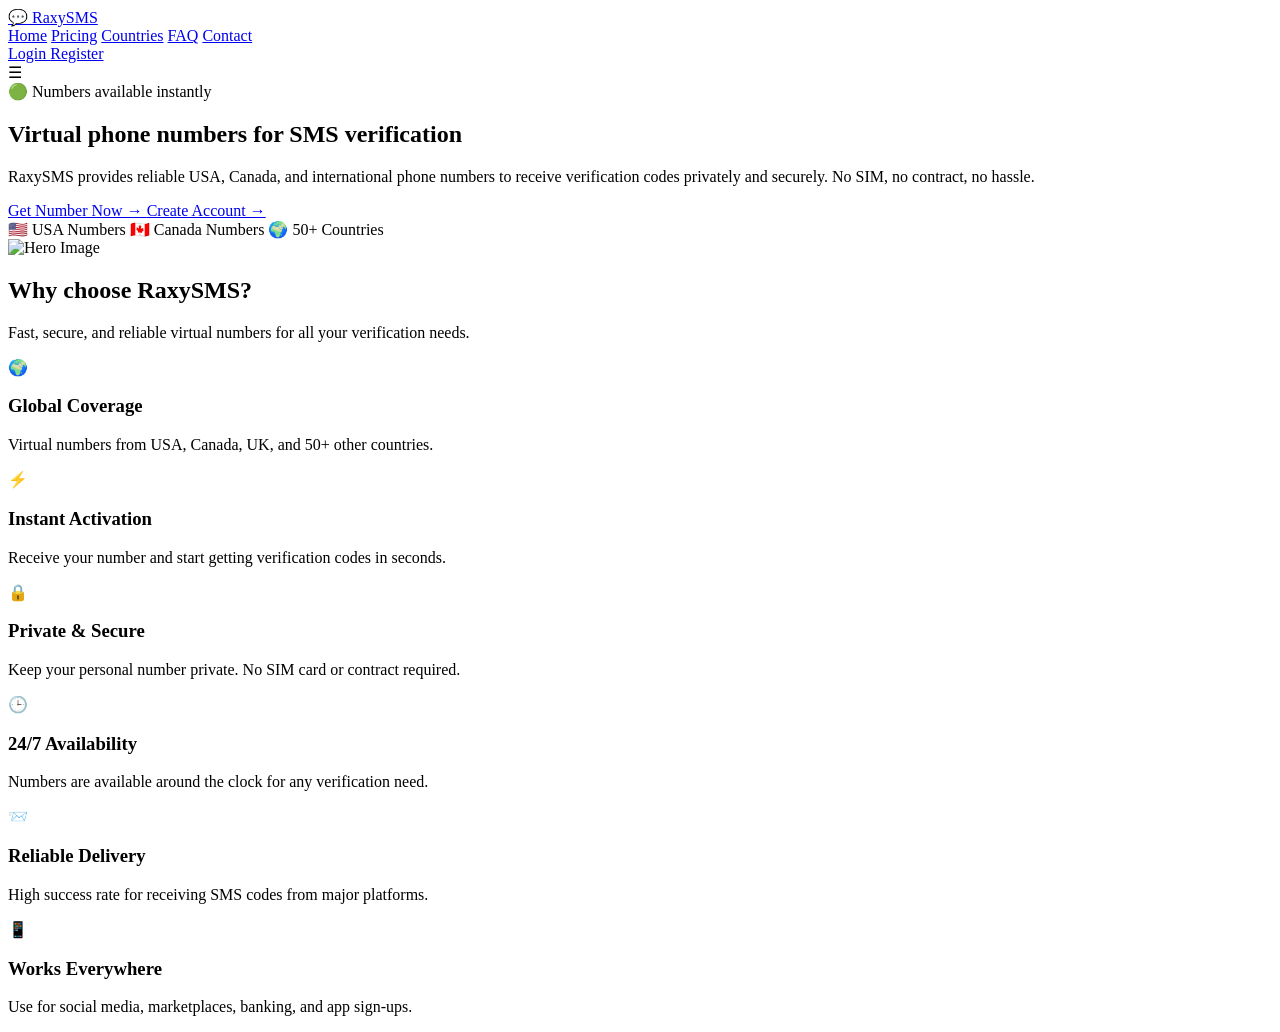
==== index.html @ 9a1867fa "Create index.html" ====
<!DOCTYPE html>
<html lang="en">
<head>

<meta charset="UTF-8">
<meta name="viewport" content="width=device-width, initial-scale=1.0">

<title>RaxySMS | Virtual Phone Numbers</title>

<link rel="preconnect" href="https://fonts.googleapis.com">
<link rel="preconnect" href="https://fonts.gstatic.com" crossorigin>

<link href="https://fonts.googleapis.com/css2?family=Poppins:wght@300;400;500;600;700;800&display=swap" rel="stylesheet">

<link rel="stylesheet" href="css/style.css">

</head>
<body>

<!-- ========================= -->
<!-- Navigation -->
<!-- ========================= -->

<header class="header">

<div class="container nav">

<a href="#" class="logo">
💬 <span>RaxySMS</span>
</a>

<nav class="navbar">

<a href="#">Home</a>
<a href="#">Pricing</a>
<a href="#">Countries</a>
<a href="#">FAQ</a>
<a href="#">Contact</a>

</nav>

<div class="auth-buttons">

<a href="login.html" class="login-btn">
Login
</a>

<a href="register.html" class="register-btn">
Register
</a>

</div>

<div class="menu-btn">

☰

</div>

</div>

</header>

<!-- ========================= -->
<!-- Hero -->
<!-- ========================= -->

<section class="hero">

<div class="container hero-container">

<div class="hero-left">

<div class="badge">

🟢 Numbers available instantly

</div>

<h1>

Virtual phone numbers
for SMS verification

</h1>

<p>

RaxySMS provides reliable USA, Canada, and international phone numbers to receive verification codes privately and securely. No SIM, no contract, no hassle.

</p>

<div class="hero-buttons">

<a href="#" class="primary-btn">

Get Number Now →

</a>

<a href="register.html" class="secondary-btn">

Create Account →

</a>

</div>

<div class="countries">

<span>🇺🇸 USA Numbers</span>

<span>🇨🇦 Canada Numbers</span>

<span>🌍 50+ Countries</span>

</div>

</div>

<div class="hero-right">

<img src="images/hero.png" alt="Hero Image">

</div>

</div>

</section>
  <!-- ===================================== -->
<!-- Why Choose RaxySMS -->
<!-- ===================================== -->

<section class="features">

<div class="container">

<div class="section-title">

<h2>Why choose RaxySMS?</h2>

<p>
Fast, secure, and reliable virtual numbers for all your verification needs.
</p>

</div>

<div class="feature-grid">

<div class="feature-card">

<div class="icon">🌍</div>

<h3>Global Coverage</h3>

<p>
Virtual numbers from USA, Canada, UK, and 50+ other countries.
</p>

</div>

<div class="feature-card">

<div class="icon">⚡</div>

<h3>Instant Activation</h3>

<p>
Receive your number and start getting verification codes in seconds.
</p>

</div>

<div class="feature-card">

<div class="icon">🔒</div>

<h3>Private & Secure</h3>

<p>
Keep your personal number private. No SIM card or contract required.
</p>

</div>

<div class="feature-card">

<div class="icon">🕒</div>

<h3>24/7 Availability</h3>

<p>
Numbers are available around the clock for any verification need.
</p>

</div>

<div class="feature-card">

<div class="icon">📨</div>

<h3>Reliable Delivery</h3>

<p>
High success rate for receiving SMS codes from major platforms.
</p>

</div>

<div class="feature-card">

<div class="icon">📱</div>

<h3>Works Everywhere</h3>

<p>
Use for social media, marketplaces, banking, and app sign-ups.
</p>

</div>

</div>

</div>

</section>

<script src="js/script.js"></script>

</body>
</html>
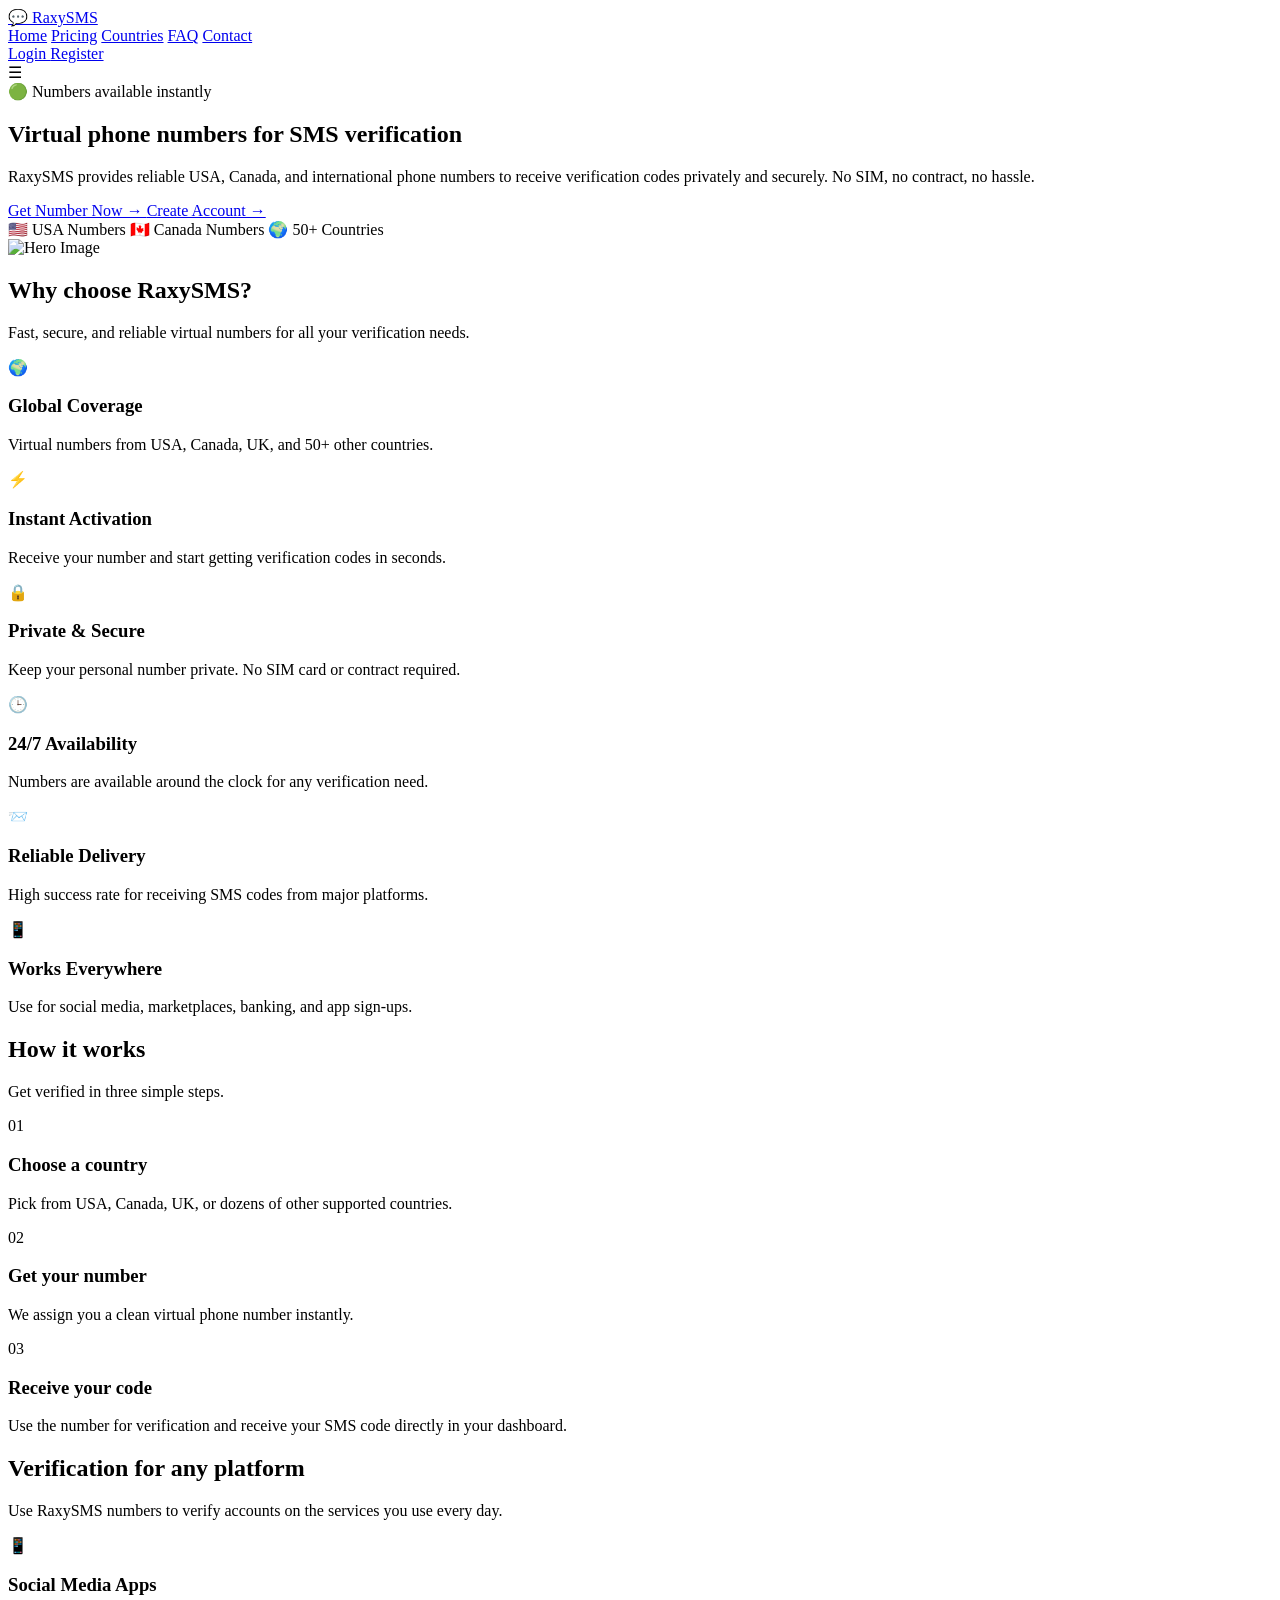
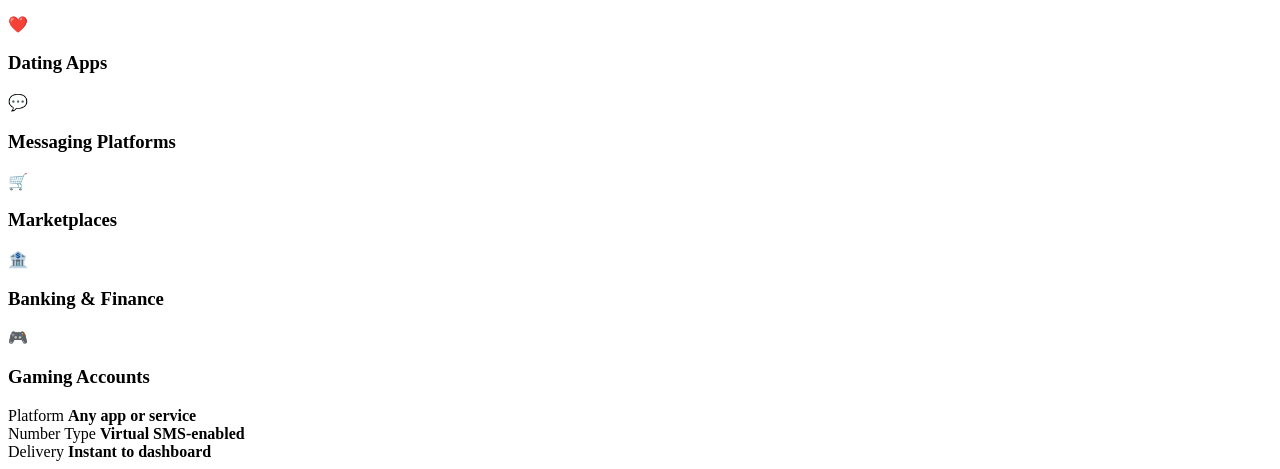
==== commit 73f5e7b9: "Update index.html" ====
--- a/index.html
+++ b/index.html
@@ -223,6 +223,162 @@
 
 </div>
 
+<!-- ===================================== -->
+<!-- How It Works -->
+<!-- ===================================== -->
+
+<section class="how-it-works">
+
+    <div class="container">
+
+        <div class="section-title">
+
+            <h2>How it works</h2>
+
+            <p>
+                Get verified in three simple steps.
+            </p>
+
+        </div>
+
+        <div class="steps">
+
+            <!-- Step 1 -->
+
+            <div class="step-card">
+
+                <div class="step-number">
+
+                    01
+
+                </div>
+
+                <h3>Choose a country</h3>
+
+                <p>
+                    Pick from USA, Canada, UK, or dozens of other supported countries.
+                </p>
+
+            </div>
+
+            <!-- Step 2 -->
+
+            <div class="step-card">
+
+                <div class="step-number">
+
+                    02
+
+                </div>
+
+                <h3>Get your number</h3>
+
+                <p>
+                    We assign you a clean virtual phone number instantly.
+                </p>
+
+            </div>
+
+            <!-- Step 3 -->
+
+            <div class="step-card">
+
+                <div class="step-number">
+
+                    03
+
+                </div>
+
+                <h3>Receive your code</h3>
+
+                <p>
+                    Use the number for verification and receive your SMS code directly in your dashboard.
+                </p>
+
+            </div>
+
+        </div>
+
+    </div>
+
+</section>
+  <!-- ===================================== -->
+<!-- Verification Platforms -->
+<!-- ===================================== -->
+
+<section class="platforms">
+
+    <div class="container">
+
+        <div class="section-title">
+
+            <h2>Verification for any platform</h2>
+
+            <p>
+                Use RaxySMS numbers to verify accounts on the services you use every day.
+            </p>
+
+        </div>
+
+        <div class="platform-wrapper">
+
+            <div class="platform-list">
+
+                <div class="platform-item">
+                    <span>📱</span>
+                    <h3>Social Media Apps</h3>
+                </div>
+
+                <div class="platform-item">
+                    <span>❤️</span>
+                    <h3>Dating Apps</h3>
+                </div>
+
+                <div class="platform-item">
+                    <span>💬</span>
+                    <h3>Messaging Platforms</h3>
+                </div>
+
+                <div class="platform-item">
+                    <span>🛒</span>
+                    <h3>Marketplaces</h3>
+                </div>
+
+                <div class="platform-item">
+                    <span>🏦</span>
+                    <h3>Banking & Finance</h3>
+                </div>
+
+                <div class="platform-item">
+                    <span>🎮</span>
+                    <h3>Gaming Accounts</h3>
+                </div>
+
+            </div>
+
+            <div class="platform-card">
+
+                <div class="info-row">
+                    <span>Platform</span>
+                    <strong>Any app or service</strong>
+                </div>
+
+                <div class="info-row">
+                    <span>Number Type</span>
+                    <strong>Virtual SMS-enabled</strong>
+                </div>
+
+                <div class="info-row">
+                    <span>Delivery</span>
+                    <strong>Instant to dashboard</strong>
+                </div>
+
+            </div>
+
+        </div>
+
+    </div>
+
 </section>
 
 <script src="js/script.js"></script>
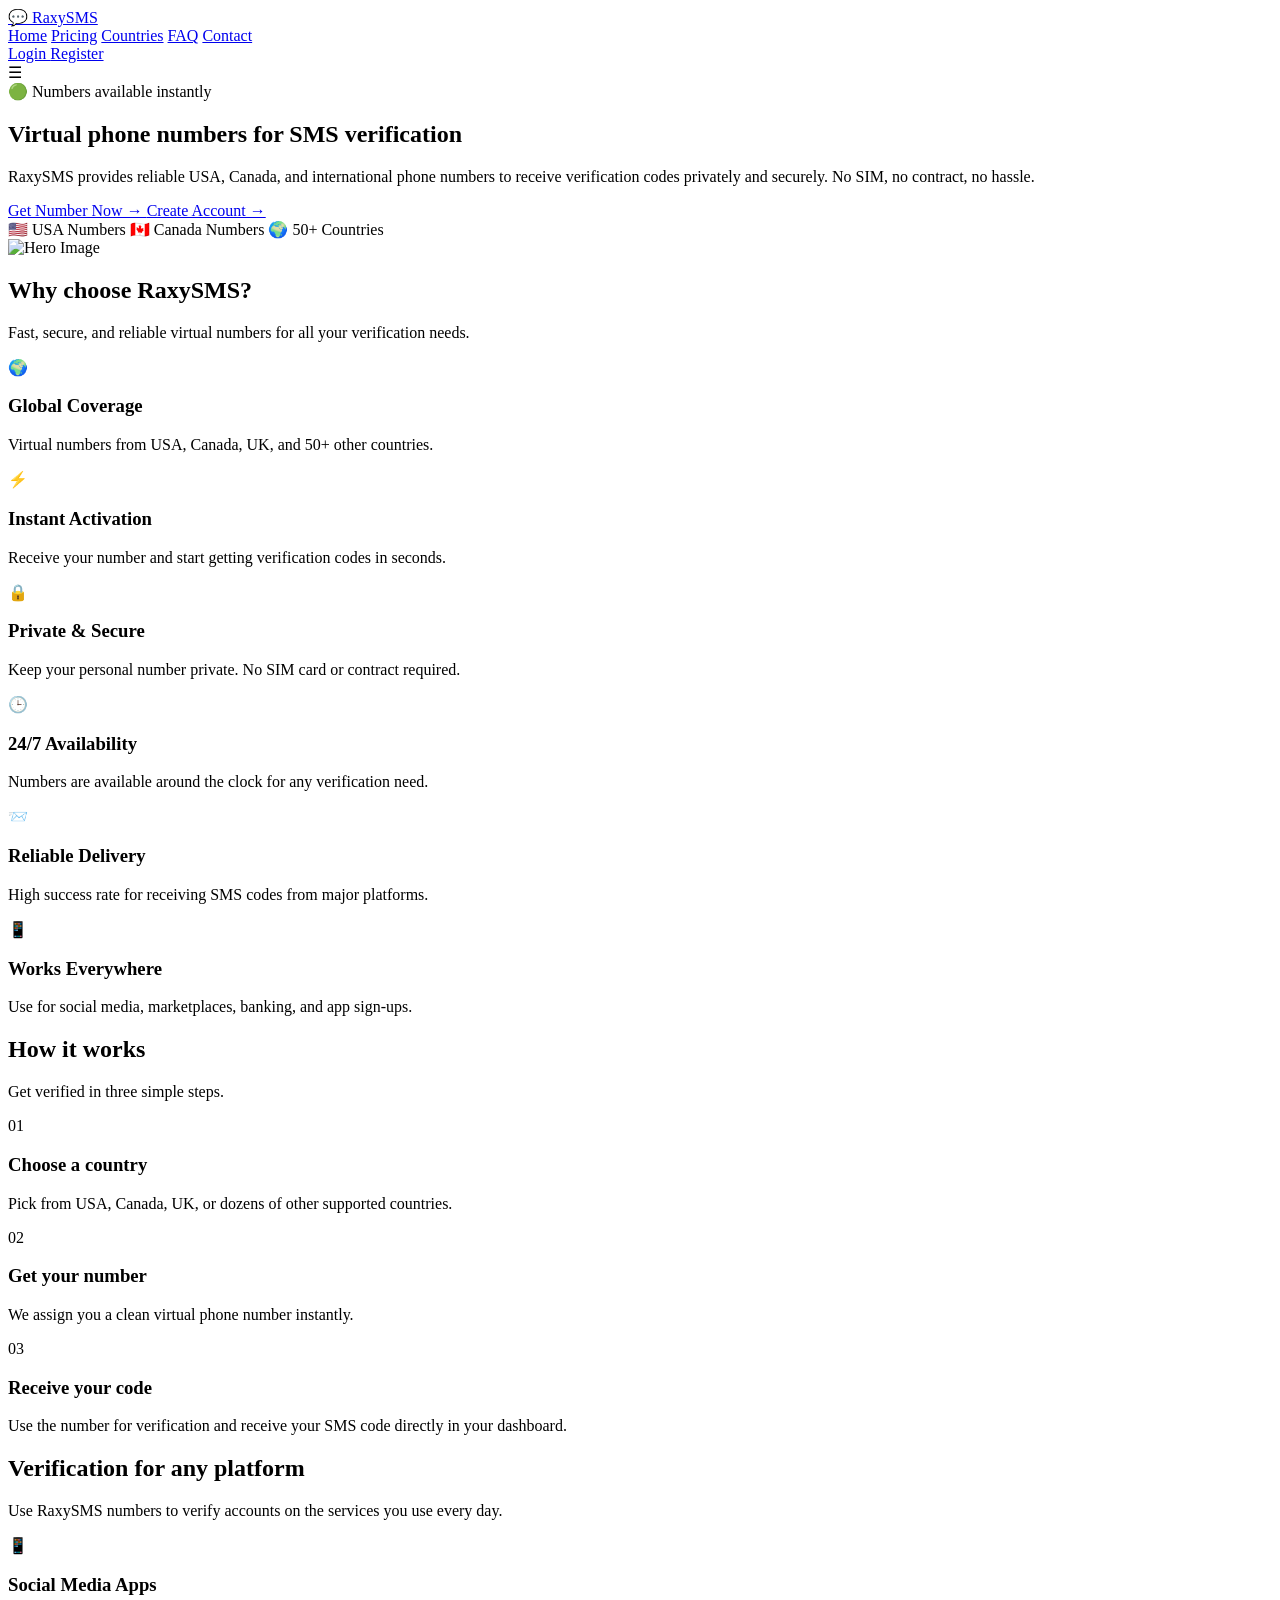
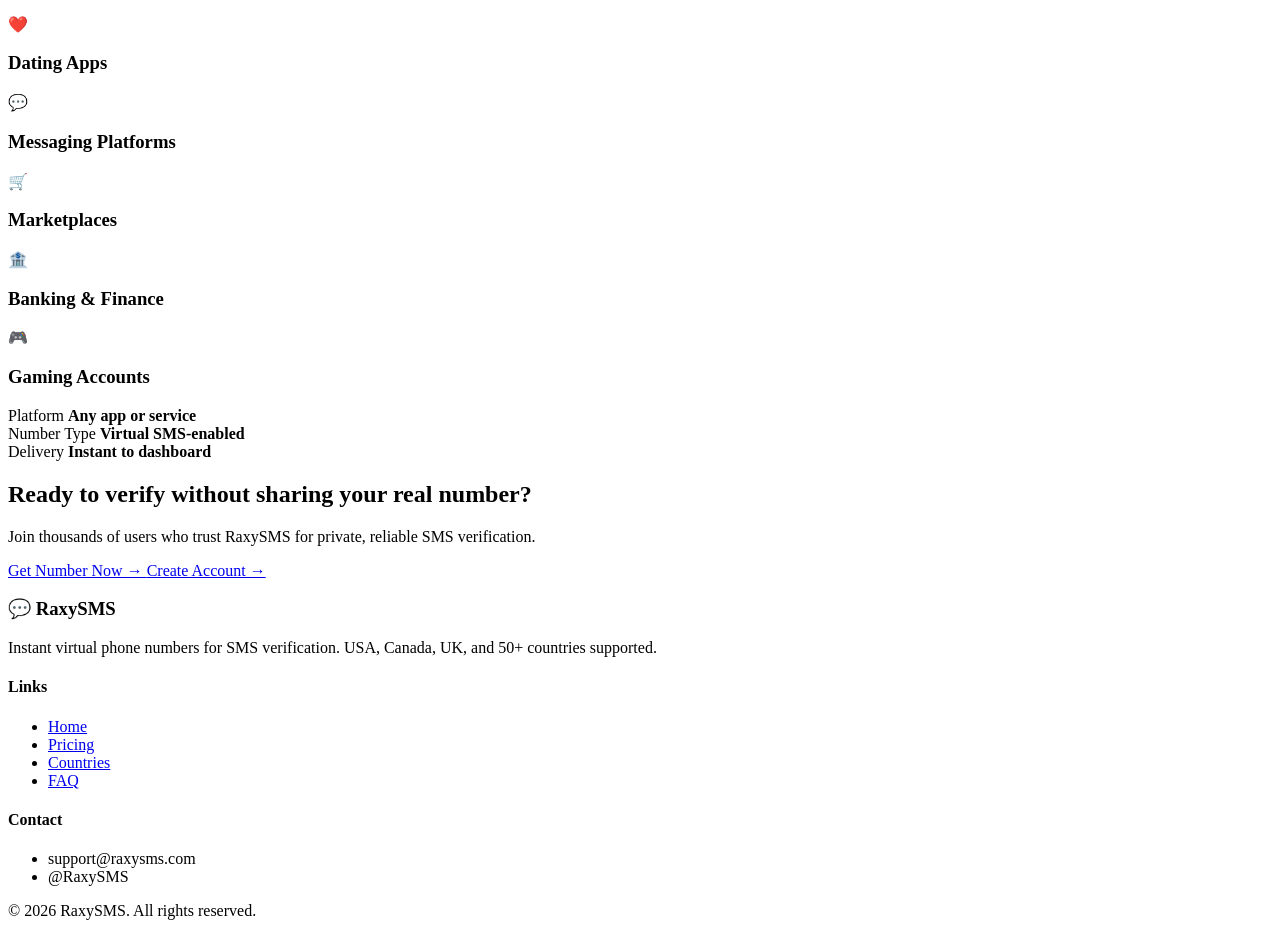
==== commit 842da304: "Update index.html" ====
--- a/index.html
+++ b/index.html
@@ -221,11 +221,10 @@
 
 </div>
 
-</div>
+</section>
 
 <!-- ===================================== -->
 <!-- How It Works -->
-<!-- ===================================== -->
 
 <section class="how-it-works">
 
@@ -380,6 +379,110 @@
     </div>
 
 </section>
+  <!-- ===================================== -->
+<!-- Call To Action -->
+<!-- ===================================== -->
+
+<section class="cta">
+
+    <div class="container">
+
+        <div class="cta-box">
+
+            <h2>Ready to verify without sharing your real number?</h2>
+
+            <p>
+                Join thousands of users who trust RaxySMS for private, reliable SMS verification.
+            </p>
+
+            <div class="cta-buttons">
+
+                <a href="#" class="primary-btn">
+                    Get Number Now →
+                </a>
+
+                <a href="register.html" class="secondary-btn">
+                    Create Account →
+                </a>
+
+            </div>
+
+        </div>
+
+    </div>
+
+</section>
+
+<!-- ===================================== -->
+<!-- Footer -->
+<!-- ===================================== -->
+
+<footer class="footer">
+
+    <div class="container">
+
+        <div class="footer-grid">
+
+            <!-- Company -->
+
+            <div class="footer-column">
+
+                <h3>💬 RaxySMS</h3>
+
+                <p>
+                    Instant virtual phone numbers for SMS verification.
+                    USA, Canada, UK, and 50+ countries supported.
+                </p>
+
+            </div>
+
+            <!-- Links -->
+
+            <div class="footer-column">
+
+                <h4>Links</h4>
+
+                <ul>
+
+                    <li><a href="#">Home</a></li>
+
+                    <li><a href="#">Pricing</a></li>
+
+                    <li><a href="#">Countries</a></li>
+
+                    <li><a href="#">FAQ</a></li>
+
+                </ul>
+
+            </div>
+
+            <!-- Contact -->
+
+            <div class="footer-column">
+
+                <h4>Contact</h4>
+
+                <ul>
+
+                    <li>support@raxysms.com</li>
+
+                    <li>@RaxySMS</li>
+
+                </ul>
+
+            </div>
+
+        </div>
+
+        <div class="footer-bottom">
+
+            © 2026 RaxySMS. All rights reserved.
+
+        </div>
+
+    </div>
+
+</footer>
 
 <script src="js/script.js"></script>
 
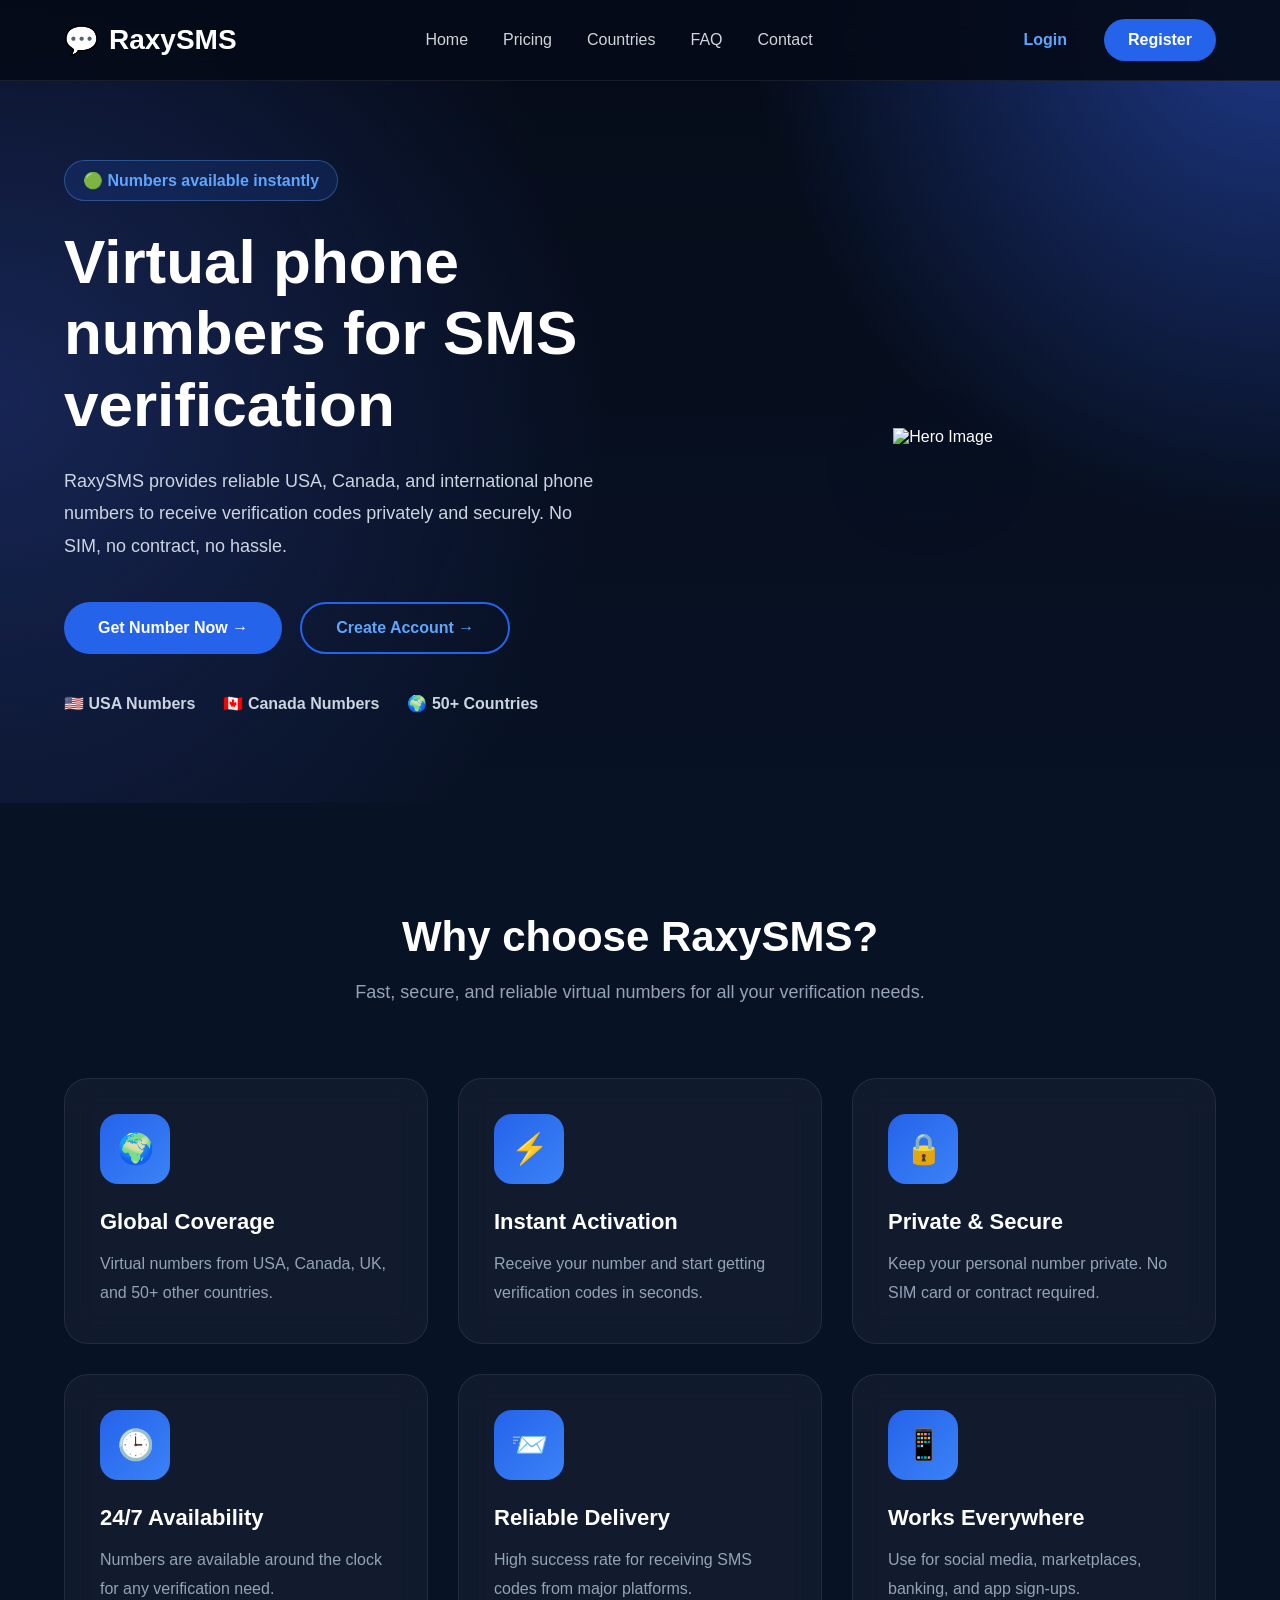
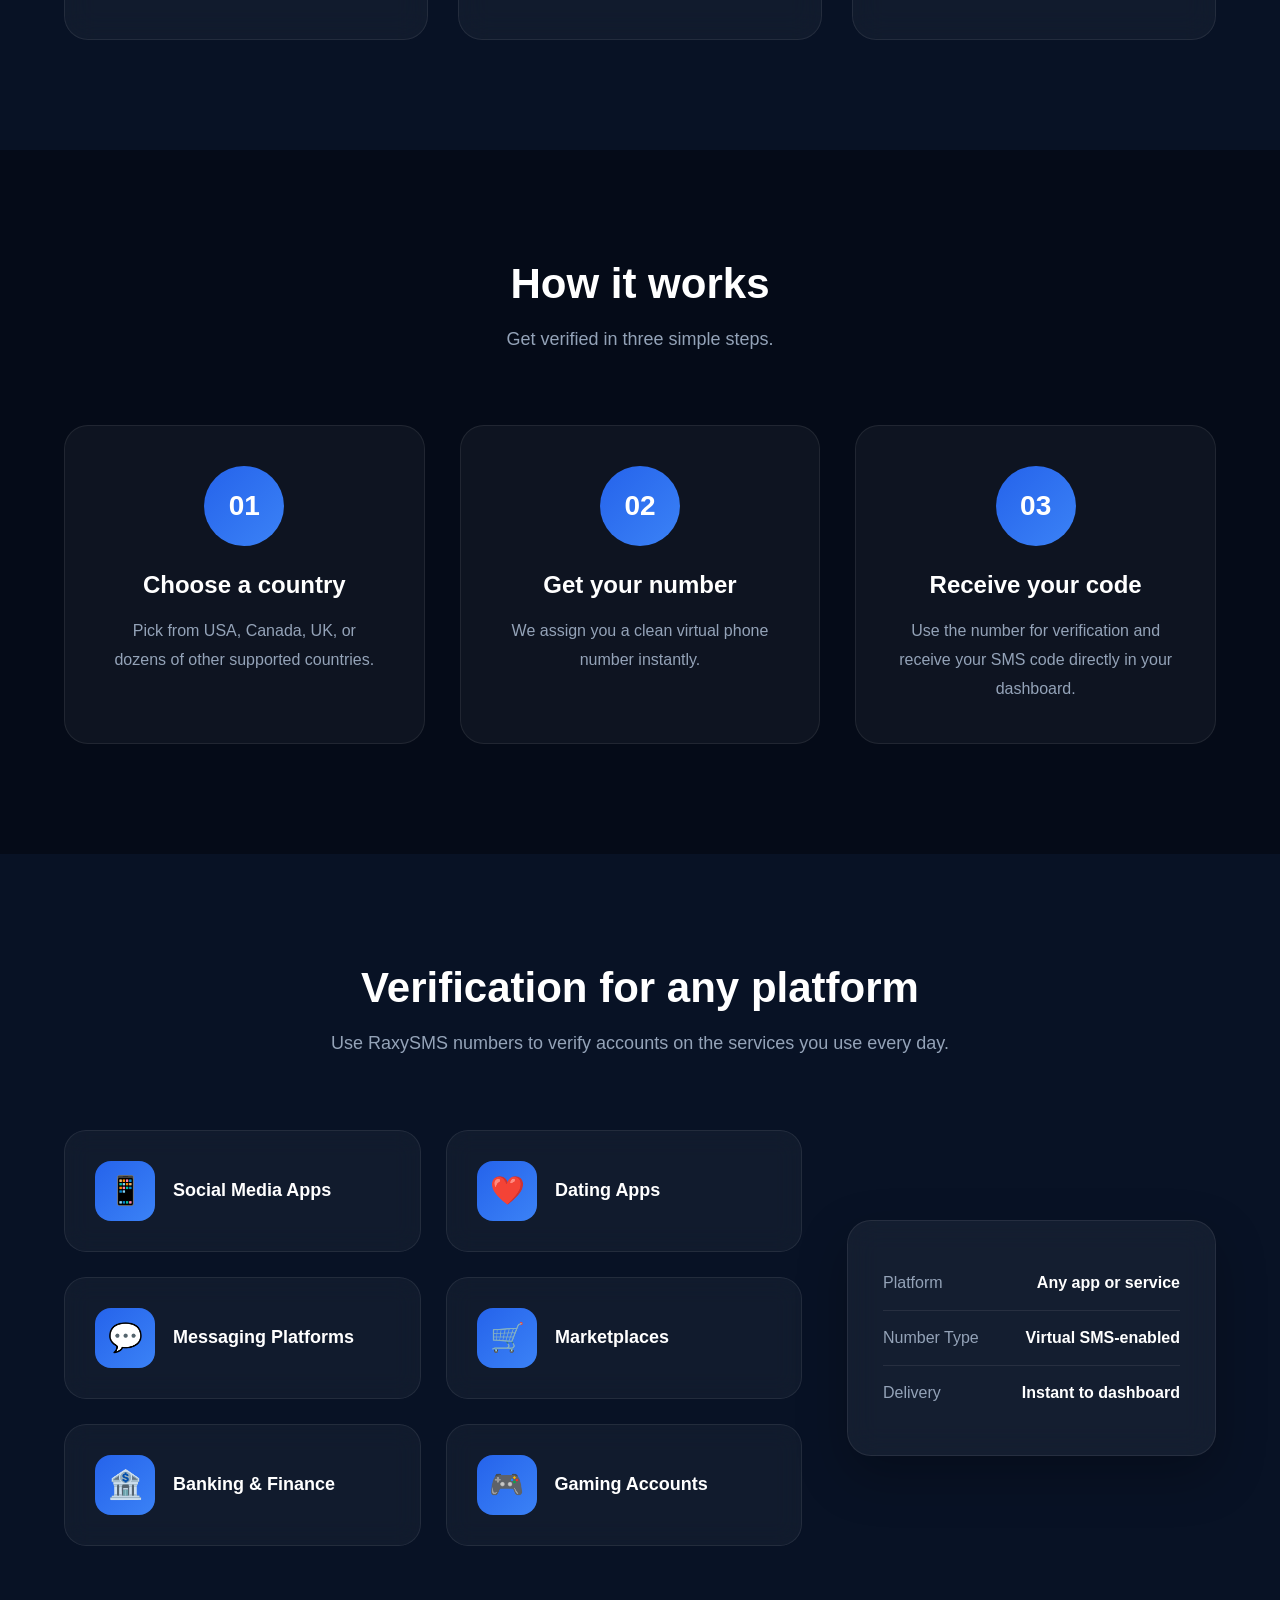
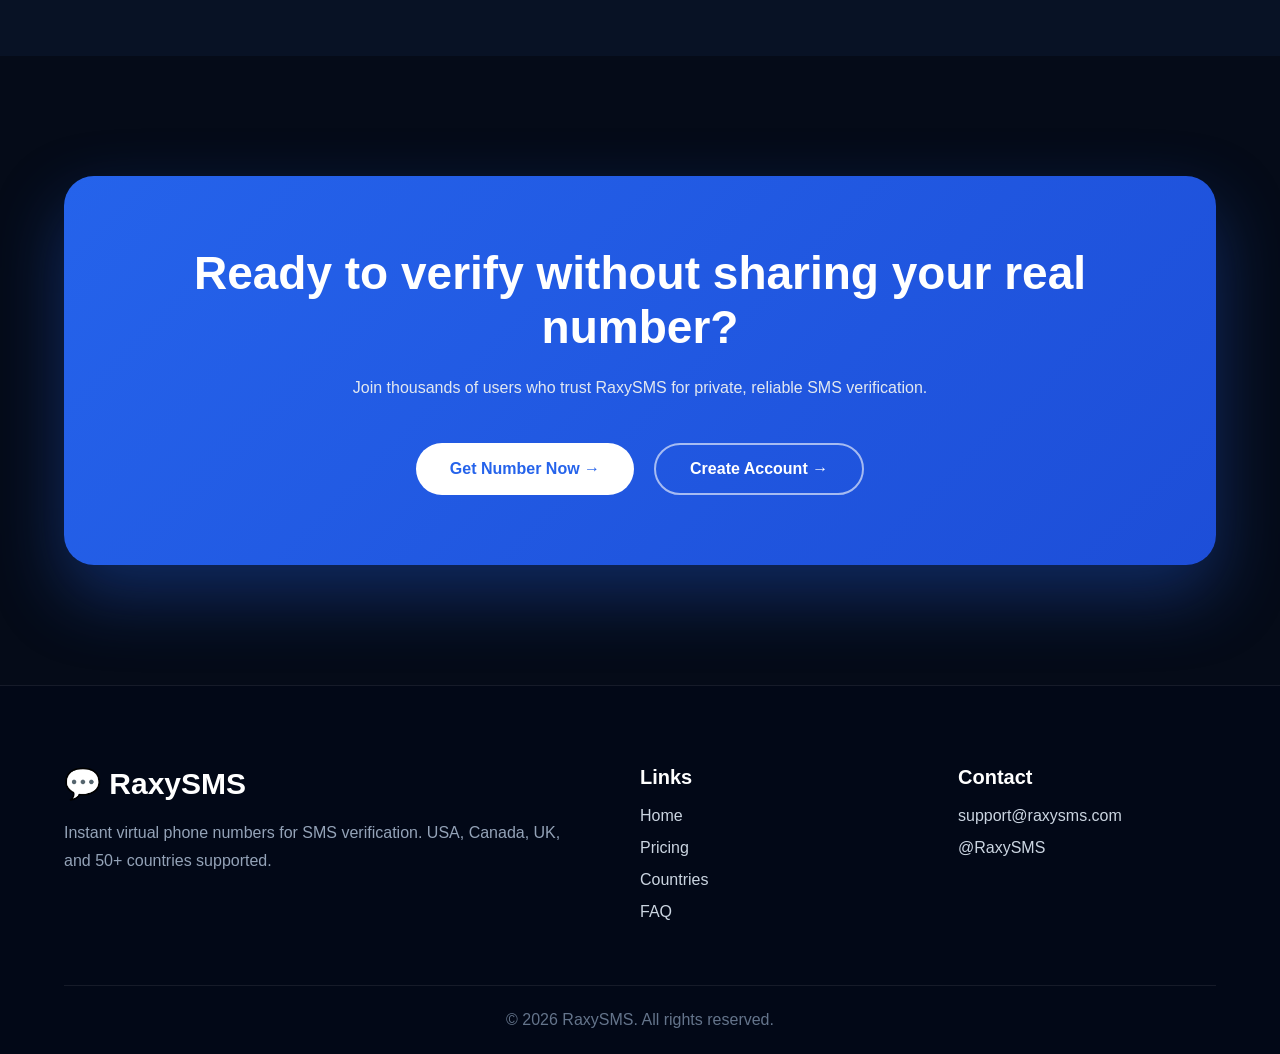
==== commit 23333244: "Update index.html" ====
--- a/index.html
+++ b/index.html
@@ -12,7 +12,7 @@
 
 <link href="https://fonts.googleapis.com/css2?family=Poppins:wght@300;400;500;600;700;800&display=swap" rel="stylesheet">
 
-<link rel="stylesheet" href="css/style.css">
+<link rel="stylesheet" href="style.css">
 
 </head>
 <body>
@@ -474,7 +474,7 @@
 
         </div>
 
-        <div class="footer-bottom">
+             <div class="footer-bottom">
 
             © 2026 RaxySMS. All rights reserved.
 
@@ -484,7 +484,7 @@
 
 </footer>
 
-<script src="js/script.js"></script>
+<script src="script.js"></script>
 
 </body>
 </html>
--- a/style.css
+++ b/style.css
@@ -0,0 +1,804 @@
+/* =======================================
+   RaxySMS Website
+   Part 1/4 - Global, Navigation & Hero
+======================================= */
+
+*{
+    margin:0;
+    padding:0;
+    box-sizing:border-box;
+}
+
+html{
+    scroll-behavior:smooth;
+}
+
+body{
+    font-family:'Poppins',sans-serif;
+    background:#050B18;
+    color:#ffffff;
+    overflow-x:hidden;
+}
+
+/* Container */
+
+.container{
+    width:90%;
+    max-width:1200px;
+    margin:auto;
+}
+
+/* ==========================
+   Header
+========================== */
+
+.header{
+    position:fixed;
+    top:0;
+    left:0;
+    width:100%;
+    background:rgba(5,11,24,.90);
+    backdrop-filter:blur(15px);
+    border-bottom:1px solid rgba(255,255,255,.08);
+    z-index:1000;
+}
+
+.nav{
+    display:flex;
+    align-items:center;
+    justify-content:space-between;
+    height:80px;
+}
+
+.logo{
+    display:flex;
+    align-items:center;
+    gap:10px;
+    text-decoration:none;
+    color:#60A5FA;
+    font-size:28px;
+    font-weight:700;
+}
+
+.logo span{
+    color:#ffffff;
+}
+
+.navbar{
+    display:flex;
+    gap:35px;
+}
+
+.navbar a{
+    text-decoration:none;
+    color:#d1d5db;
+    font-weight:500;
+    transition:.3s;
+}
+
+.navbar a:hover{
+    color:#60A5FA;
+}
+
+.auth-buttons{
+    display:flex;
+    gap:15px;
+}
+
+.login-btn{
+    text-decoration:none;
+    color:#60A5FA;
+    font-weight:600;
+    padding:12px 22px;
+}
+
+.register-btn{
+    text-decoration:none;
+    background:#2563EB;
+    color:#fff;
+    padding:12px 24px;
+    border-radius:50px;
+    font-weight:600;
+    transition:.3s;
+}
+
+.register-btn:hover{
+    background:#1D4ED8;
+    transform:translateY(-3px);
+    box-shadow:0 15px 35px rgba(37,99,235,.35);
+}
+
+.menu-btn{
+    display:none;
+    font-size:30px;
+    color:#fff;
+    cursor:pointer;
+}
+
+/* ==========================
+Hero
+========================== */
+
+.hero{
+    padding:160px 0 90px;
+    background:
+        radial-gradient(circle at top right,#1E3A8A 0%,transparent 35%),
+        radial-gradient(circle at left,#172554 0%,transparent 45%),
+        linear-gradient(180deg,#050B18 0%,#081225 100%);
+}
+
+.hero-container{
+    display:flex;
+    align-items:center;
+    justify-content:space-between;
+    gap:60px;
+}
+
+.hero-left{
+    flex:1;
+}
+
+.badge{
+    display:inline-block;
+    background:rgba(37,99,235,.15);
+    color:#60A5FA;
+    border:1px solid rgba(96,165,250,.35);
+    padding:10px 18px;
+    border-radius:999px;
+    font-weight:600;
+    margin-bottom:25px;
+}
+
+.hero h1{
+    font-size:62px;
+    line-height:1.15;
+    color:#ffffff;
+    margin-bottom:25px;
+    font-weight:800;
+}
+
+.hero p{
+    font-size:18px;
+    color:#CBD5E1;
+    line-height:1.8;
+    max-width:560px;
+}
+
+.hero-buttons{
+    display:flex;
+    gap:18px;
+    margin-top:40px;
+}
+
+.primary-btn{
+    background:#2563EB;
+    color:#fff;
+    text-decoration:none;
+    padding:17px 34px;
+    border-radius:50px;
+    font-weight:600;
+    transition:.3s;
+}
+
+.primary-btn:hover{
+    background:#1D4ED8;
+    transform:translateY(-3px);
+    box-shadow:0 15px 35px rgba(37,99,235,.35);
+}
+
+.secondary-btn{
+    background:transparent;
+    border:2px solid #2563EB;
+    color:#60A5FA;
+    text-decoration:none;
+    padding:15px 34px;
+    border-radius:50px;
+    font-weight:600;
+    transition:.3s;
+}
+
+.secondary-btn:hover{
+    background:#2563EB;
+    color:#fff;
+}
+
+.countries{
+    display:flex;
+    gap:28px;
+    margin-top:40px;
+    flex-wrap:wrap;
+    font-weight:600;
+    color:#CBD5E1;
+}
+
+.hero-right{
+    flex:1;
+    text-align:center;
+}
+
+.hero-right img{
+    width:100%;
+    max-width:520px;
+    animation:float 4s ease-in-out infinite;
+    filter:drop-shadow(0 35px 45px rgba(37,99,235,.30));
+}
+
+@keyframes float{
+    0%{transform:translateY(0);}
+    50%{transform:translateY(-15px);}
+    100%{transform:translateY(0);}
+}
+
+/* ==========================
+Responsive
+========================== */
+
+@media(max-width:992px){
+
+.navbar,
+.auth-buttons{
+    display:none;
+}
+
+.menu-btn{
+    display:block;
+}
+
+.hero-container{
+    flex-direction:column;
+    text-align:center;
+}
+
+.hero h1{
+    font-size:46px;
+}
+
+.hero p{
+    margin:auto;
+}
+
+.hero-buttons{
+    justify-content:center;
+    flex-wrap:wrap;
+}
+
+.countries{
+    justify-content:center;
+}
+
+.hero-right{
+    margin-top:50px;
+}
+
+}
+
+@media(max-width:600px){
+
+.hero{
+    padding-top:130px;
+}
+
+.hero h1{
+    font-size:36px;
+}
+
+.hero p{
+    font-size:16px;
+}
+
+.primary-btn,
+.secondary-btn{
+    width:100%;
+    text-align:center;
+}
+
+.hero-buttons{
+    flex-direction:column;
+}
+
+.logo{
+    font-size:24px;
+}
+
+}
+/* =======================================
+   RaxySMS Website
+   Part 2/4 - Why Choose & How It Works
+======================================= */
+
+/* ==========================
+   WHY CHOOSE
+========================== */
+
+.features{
+    padding:110px 0;
+    background:#081225;
+}
+
+.section-title{
+    text-align:center;
+    margin-bottom:70px;
+}
+
+.section-title h2{
+    font-size:42px;
+    color:#ffffff;
+    margin-bottom:15px;
+    font-weight:700;
+}
+
+.section-title p{
+    color:#94A3B8;
+    font-size:18px;
+    max-width:700px;
+    margin:auto;
+    line-height:1.8;
+}
+
+.feature-grid{
+    display:grid;
+    grid-template-columns:repeat(3,1fr);
+    gap:30px;
+}
+
+.feature-card{
+    background:rgba(255,255,255,.04);
+    border:1px solid rgba(255,255,255,.08);
+    border-radius:24px;
+    padding:35px;
+    backdrop-filter:blur(15px);
+    transition:.35s;
+}
+
+.feature-card:hover{
+    transform:translateY(-10px);
+    border-color:#2563EB;
+    box-shadow:0 25px 60px rgba(37,99,235,.18);
+}
+
+.icon{
+    width:70px;
+    height:70px;
+    border-radius:18px;
+    background:linear-gradient(135deg,#2563EB,#3B82F6);
+    color:#fff;
+    display:flex;
+    align-items:center;
+    justify-content:center;
+    font-size:30px;
+    margin-bottom:25px;
+}
+
+.feature-card h3{
+    color:#ffffff;
+    margin-bottom:15px;
+    font-size:22px;
+}
+
+.feature-card p{
+    color:#94A3B8;
+    line-height:1.8;
+}
+
+@media(max-width:992px){
+
+.feature-grid{
+    grid-template-columns:repeat(2,1fr);
+}
+
+}
+
+@media(max-width:600px){
+
+.feature-grid{
+    grid-template-columns:1fr;
+}
+
+.section-title h2{
+    font-size:34px;
+}
+
+}
+
+/* ==========================
+   HOW IT WORKS
+========================== */
+
+.how-it-works{
+    padding:110px 0;
+    background:#050B18;
+}
+
+.steps{
+    display:grid;
+    grid-template-columns:repeat(3,1fr);
+    gap:35px;
+    margin-top:70px;
+}
+
+.step-card{
+    background:rgba(255,255,255,.04);
+    border:1px solid rgba(255,255,255,.08);
+    border-radius:24px;
+    padding:40px;
+    text-align:center;
+    transition:.35s;
+}
+
+.step-card:hover{
+    transform:translateY(-12px);
+    border-color:#2563EB;
+    box-shadow:0 20px 45px rgba(37,99,235,.20);
+}
+
+.step-number{
+    width:80px;
+    height:80px;
+    margin:auto;
+    margin-bottom:25px;
+    border-radius:50%;
+    background:linear-gradient(135deg,#2563EB,#3B82F6);
+    color:#fff;
+    display:flex;
+    align-items:center;
+    justify-content:center;
+    font-size:28px;
+    font-weight:700;
+}
+
+.step-card h3{
+    font-size:24px;
+    color:#ffffff;
+    margin-bottom:18px;
+}
+
+.step-card p{
+    color:#94A3B8;
+    line-height:1.8;
+    font-size:16px;
+}
+
+@media(max-width:992px){
+
+.steps{
+    grid-template-columns:1fr;
+}
+
+}
+/* =======================================
+   RaxySMS Website
+   Part 3/4 - Platforms & CTA
+======================================= */
+
+/* ==========================
+   PLATFORMS
+========================== */
+
+.platforms{
+    padding:110px 0;
+    background:#081225;
+}
+
+.platform-wrapper{
+    display:grid;
+    grid-template-columns:2fr 1fr;
+    gap:45px;
+    align-items:center;
+}
+
+.platform-list{
+    display:grid;
+    grid-template-columns:repeat(2,1fr);
+    gap:25px;
+}
+
+.platform-item{
+    background:rgba(255,255,255,.04);
+    border:1px solid rgba(255,255,255,.08);
+    border-radius:22px;
+    padding:30px;
+    display:flex;
+    align-items:center;
+    gap:18px;
+    transition:.35s;
+    backdrop-filter:blur(12px);
+}
+
+.platform-item:hover{
+    transform:translateY(-8px);
+    border-color:#2563EB;
+    box-shadow:0 20px 45px rgba(37,99,235,.18);
+}
+
+.platform-item span{
+    width:60px;
+    height:60px;
+    border-radius:16px;
+    background:linear-gradient(135deg,#2563EB,#3B82F6);
+    color:#fff;
+    display:flex;
+    align-items:center;
+    justify-content:center;
+    font-size:28px;
+}
+
+.platform-item h3{
+    font-size:18px;
+    color:#ffffff;
+}
+
+.platform-card{
+    background:rgba(255,255,255,.05);
+    border:1px solid rgba(255,255,255,.08);
+    border-radius:24px;
+    padding:35px;
+    backdrop-filter:blur(15px);
+    box-shadow:0 20px 50px rgba(0,0,0,.25);
+}
+
+.platform-card h3{
+    color:#ffffff;
+    margin-bottom:25px;
+    font-size:24px;
+}
+
+.info-row{
+    display:flex;
+    justify-content:space-between;
+    align-items:center;
+    padding:18px 0;
+    border-bottom:1px solid rgba(255,255,255,.08);
+}
+
+.info-row:last-child{
+    border-bottom:none;
+}
+
+.info-row span{
+    color:#94A3B8;
+}
+
+.info-row strong{
+    color:#ffffff;
+}
+
+@media(max-width:992px){
+
+.platform-wrapper{
+    grid-template-columns:1fr;
+}
+
+.platform-list{
+    grid-template-columns:1fr;
+}
+
+}
+
+/* ==========================
+   CTA
+========================== */
+
+.cta{
+    padding:120px 0;
+    background:#050B18;
+}
+
+.cta-box{
+    background:linear-gradient(135deg,#2563EB,#1D4ED8);
+    border-radius:30px;
+    padding:70px 40px;
+    text-align:center;
+    color:#ffffff;
+    box-shadow:0 30px 70px rgba(37,99,235,.35);
+}
+
+.cta-box h2{
+    font-size:46px;
+    margin-bottom:20px;
+}
+
+.cta-box p{
+    max-width:700px;
+    margin:0 auto;
+    color:#E2E8F0;
+    line-height:1.8;
+}
+
+.cta-buttons{
+    margin-top:40px;
+    display:flex;
+    justify-content:center;
+    gap:20px;
+    flex-wrap:wrap;
+}
+
+.cta .primary-btn{
+    background:#ffffff;
+    color:#2563EB;
+}
+
+.cta .primary-btn:hover{
+    background:#F8FAFC;
+}
+
+.cta .secondary-btn{
+    background:transparent;
+    color:#ffffff;
+    border:2px solid rgba(255,255,255,.6);
+}
+
+.cta .secondary-btn:hover{
+    background:#ffffff;
+    color:#2563EB;
+}
+
+@media(max-width:992px){
+
+.cta-box h2{
+    font-size:34px;
+}
+
+}
+/* =======================================
+   RaxySMS Website
+   Part 4/4 - Footer & Mobile Navigation
+======================================= */
+
+/* ==========================
+   FOOTER
+========================== */
+
+.footer{
+    background:#020817;
+    color:#CBD5E1;
+    padding:80px 0 25px;
+    border-top:1px solid rgba(255,255,255,.08);
+}
+
+.footer-grid{
+    display:grid;
+    grid-template-columns:2fr 1fr 1fr;
+    gap:60px;
+}
+
+.footer-column h3{
+    color:#ffffff;
+    font-size:30px;
+    margin-bottom:18px;
+}
+
+.footer-column h4{
+    color:#ffffff;
+    margin-bottom:18px;
+    font-size:20px;
+}
+
+.footer-column p{
+    color:#94A3B8;
+    line-height:1.8;
+}
+
+.footer-column ul{
+    list-style:none;
+}
+
+.footer-column li{
+    margin-bottom:14px;
+}
+
+.footer-column a{
+    color:#CBD5E1;
+    text-decoration:none;
+    transition:.3s;
+}
+
+.footer-column a:hover{
+    color:#60A5FA;
+    padding-left:4px;
+}
+
+.footer-bottom{
+    margin-top:50px;
+    padding-top:25px;
+    border-top:1px solid rgba(255,255,255,.08);
+    text-align:center;
+    color:#64748B;
+}
+
+/* ==========================
+   MOBILE MENU
+========================== */
+
+@media(max-width:992px){
+
+    .navbar{
+        position:absolute;
+        top:80px;
+        left:0;
+        width:100%;
+        background:#081225;
+        border-top:1px solid rgba(255,255,255,.08);
+        display:none;
+        flex-direction:column;
+        align-items:center;
+        padding:25px 0;
+        gap:20px;
+    }
+
+    .navbar.active{
+        display:flex;
+    }
+
+    .navbar a{
+        color:#ffffff;
+        font-size:17px;
+    }
+
+    .auth-buttons{
+        display:none;
+    }
+
+    .menu-btn{
+        display:block;
+        color:#ffffff;
+    }
+
+    .footer-grid{
+        grid-template-columns:1fr;
+        text-align:center;
+        gap:40px;
+    }
+
+}
+
+/* ==========================
+   SCROLLBAR
+========================== */
+
+::-webkit-scrollbar{
+    width:10px;
+}
+
+::-webkit-scrollbar-track{
+    background:#050B18;
+}
+
+::-webkit-scrollbar-thumb{
+    background:#2563EB;
+    border-radius:10px;
+}
+
+::-webkit-scrollbar-thumb:hover{
+    background:#3B82F6;
+}
+
+/* ==========================
+   SELECTION
+========================== */
+
+::selection{
+    background:#2563EB;
+    color:#ffffff;
+}
+
+/* ==========================
+   SMOOTH ANIMATIONS
+========================== */
+
+section{
+    animation:fadeUp .7s ease;
+}
+
+@keyframes fadeUp{
+
+    from{
+        opacity:0;
+        transform:translateY(30px);
+    }
+
+    to{
+        opacity:1;
+        transform:translateY(0);
+    }
+
+}
